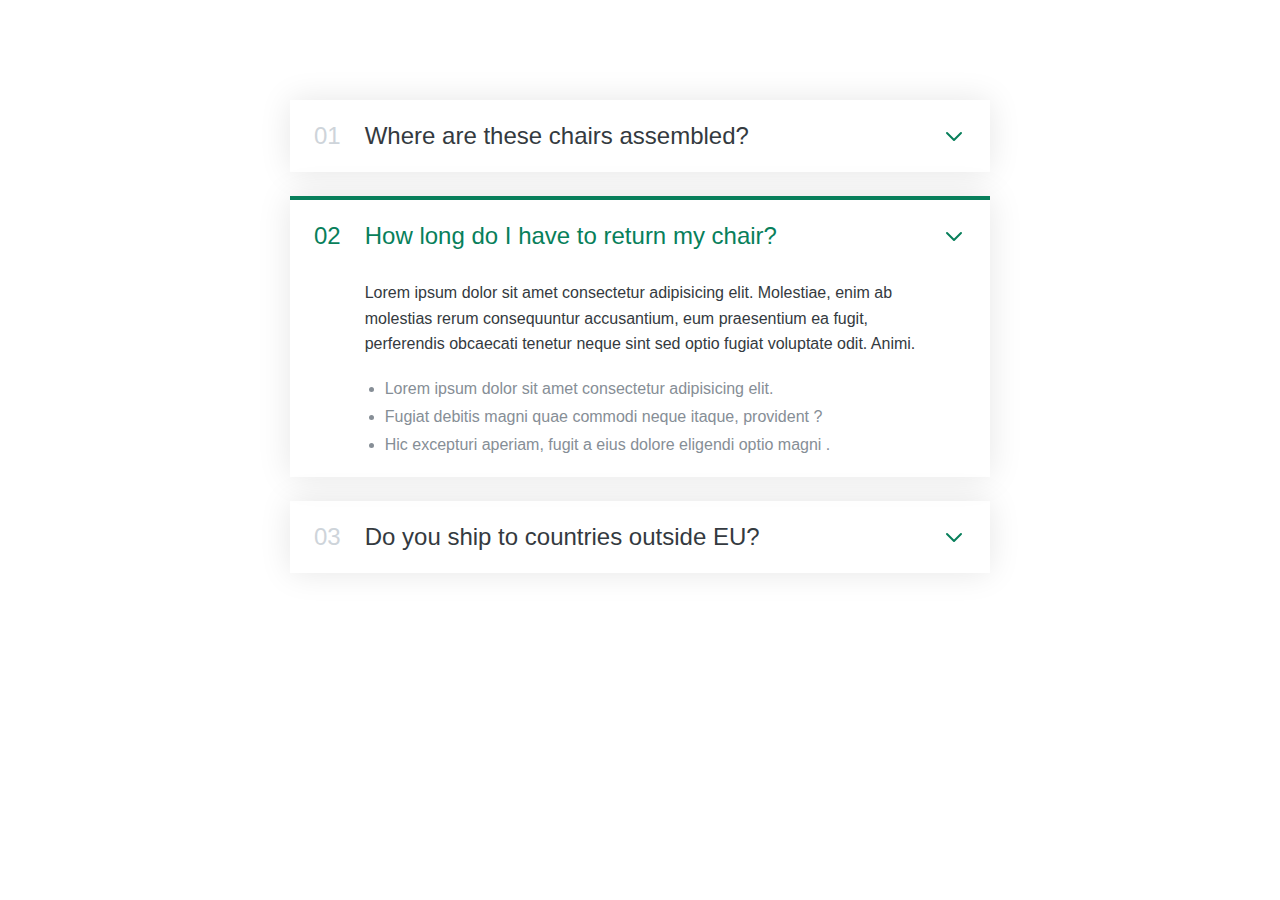
==== next section components & layout/01-accordion.html @ b5ca999a "Accordion example" ====
<!DOCTYPE html>
<html lang="en">
  <head>
    <meta charset="UTF-8" />
    <meta http-equiv="X-UA-Compatible" content="IE=edge" />
    <meta name="viewport" content="width=device-width, initial-scale=1.0" />
    <title>Accordion Component</title>
  </head>
  <style>
    /*
    SPACING SYSTEM (px)
    2 / 4 / 8 / 12 / 16 / 24 / 32 / 48 / 64 / 80 / 96 / 128

    FONT SIZE SYSTEM (px)
    10 / 12 / 14 / 16 / 18 / 20 / 24 / 30 / 36 / 44 / 52 / 62 / 74 / 86 / 98
    */

    /*
    MAIN COLOR: #087f5b
    GREY COLOR: #343a40
    */

    * {
      margin: 0;
      padding: 0;
      box-sizing: border-box;
    }

    body {
      font-family: "Inter", sans-serif;
      color: #343a40;
      line-height: 1;
    }

    .accordion {
      width: 700px;
      margin: 100px auto;

      display: flex;
      flex-direction: column;
      gap: 24px;
    }

    .item {
      box-shadow: 0 0 32px rgba(0, 0, 0, 0.1);
      padding: 24px;
      display: grid;
      grid-template-columns: auto 1fr auto;
      column-gap: 24px;
      row-gap: 32px;
      align-items: center;
    }

    .number,
    .text {
      font-size: 24px;
      font-weight: 500;
      /* color: #087f5b; */
    }

    .hidden-box {
      grid-column: 2;
      display: none;
    }

    .number {
      color: #ced4da;
    }

    .hidden-box p {
      line-height: 1.6;
      margin-bottom: 24px;
    }

    .hidden-box ul {
      color: #868e96;
      margin-left: 20px;
      display: flex;
      flex-direction: column;
      gap: 12px;
    }

    .icon {
      width: 24px;
      height: 24px;
      stroke: #087f5b;
    }

    .open {
      border-top: 4px solid #087f5b;
    }

    .open .hidden-box {
      display: block;
    }

    .open .number,
    .open .text {
      color: #087f5b;
    }
  </style>
  <body>
    <div class="accordion">
      <div class="item">
        <p class="number">01</p>
        <p class="text">Where are these chairs assembled?</p>
        <svg
          class="icon"
          xmlns="http://www.w3.org/2000/svg"
          fill="none"
          viewBox="0 0 24 24"
          stroke="currentColor"
          stroke-width="2"
        >
          <path
            stroke-linecap="round"
            stroke-linejoin="round"
            d="M19 9l-7 7-7-7"
          />
        </svg>
        <div class="hidden-box">
          <p>
            Lorem ipsum dolor sit amet consectetur adipisicing elit. Molestiae,
            enim ab molestias rerum consequuntur accusantium, eum praesentium ea
            fugit, perferendis obcaecati tenetur neque sint sed optio fugiat
            voluptate odit. Animi.
          </p>
          <ul>
            <li>Lorem ipsum dolor sit amet consectetur adipisicing elit.</li>
            <li>Fugiat debitis magni quae commodi neque itaque, provident ?</li>
            <li>
              Hic excepturi aperiam, fugit a eius dolore eligendi optio magni .
            </li>
          </ul>
        </div>
      </div>

      <div class="item open">
        <p class="number">02</p>
        <p class="text">How long do I have to return my chair?</p>
        <svg
          class="icon"
          xmlns="http://www.w3.org/2000/svg"
          fill="none"
          viewBox="0 0 24 24"
          stroke="currentColor"
          stroke-width="2"
        >
          <path
            stroke-linecap="round"
            stroke-linejoin="round"
            d="M19 9l-7 7-7-7"
          />
        </svg>
        <div class="hidden-box">
          <p>
            Lorem ipsum dolor sit amet consectetur adipisicing elit. Molestiae,
            enim ab molestias rerum consequuntur accusantium, eum praesentium ea
            fugit, perferendis obcaecati tenetur neque sint sed optio fugiat
            voluptate odit. Animi.
          </p>
          <ul>
            <li>Lorem ipsum dolor sit amet consectetur adipisicing elit.</li>
            <li>Fugiat debitis magni quae commodi neque itaque, provident ?</li>
            <li>
              Hic excepturi aperiam, fugit a eius dolore eligendi optio magni .
            </li>
          </ul>
        </div>
      </div>

      <div class="item">
        <p class="number">03</p>
        <p class="text">Do you ship to countries outside EU?</p>
        <svg
          class="icon"
          xmlns="http://www.w3.org/2000/svg"
          fill="none"
          viewBox="0 0 24 24"
          stroke="currentColor"
          stroke-width="2"
        >
          <path
            stroke-linecap="round"
            stroke-linejoin="round"
            d="M19 9l-7 7-7-7"
          />
        </svg>
        <div class="hidden-box">
          <p>
            Lorem ipsum dolor sit amet consectetur adipisicing elit. Molestiae,
            enim ab molestias rerum consequuntur accusantium, eum praesentium ea
            fugit, perferendis obcaecati tenetur neque sint sed optio fugiat
            voluptate odit. Animi.
          </p>
          <ul>
            <li>Lorem ipsum dolor sit amet consectetur adipisicing elit.</li>
            <li>Fugiat debitis magni quae commodi neque itaque, provident ?</li>
            <li>
              Hic excepturi aperiam, fugit a eius dolore eligendi optio magni .
            </li>
          </ul>
        </div>
      </div>
    </div>
  </body>
</html>
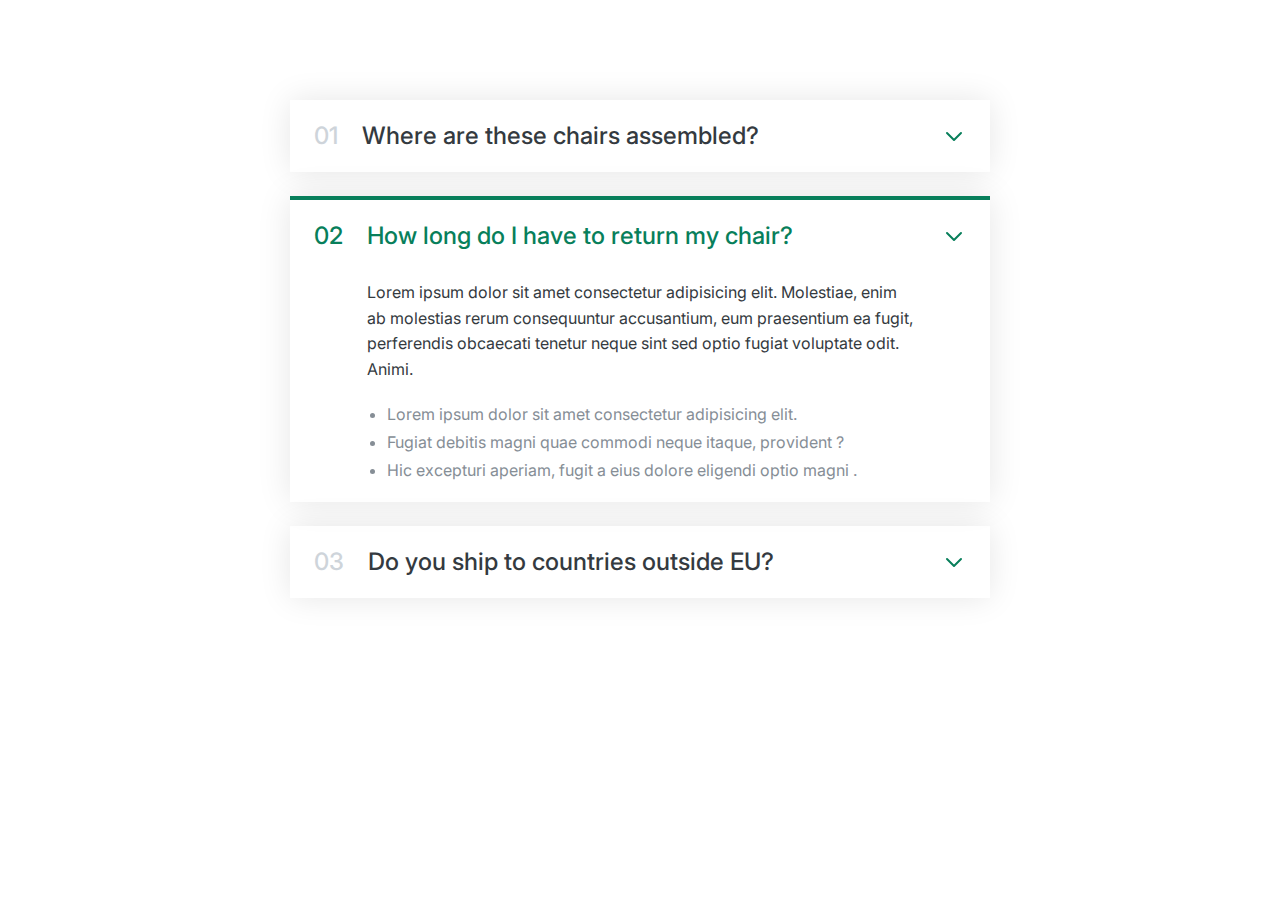
==== commit 751d0afb: "Carousel" ====
--- a/next section components & layout/01-accordion.html
+++ b/next section components & layout/01-accordion.html
@@ -5,6 +5,10 @@
     <meta http-equiv="X-UA-Compatible" content="IE=edge" />
     <meta name="viewport" content="width=device-width, initial-scale=1.0" />
     <title>Accordion Component</title>
+    <link
+      href="https://fonts.googleapis.com/css2?family=Amatic+SC&family=Inter:wght@400;500;600&display=swap"
+      rel="stylesheet"
+    />
   </head>
   <style>
     /*
